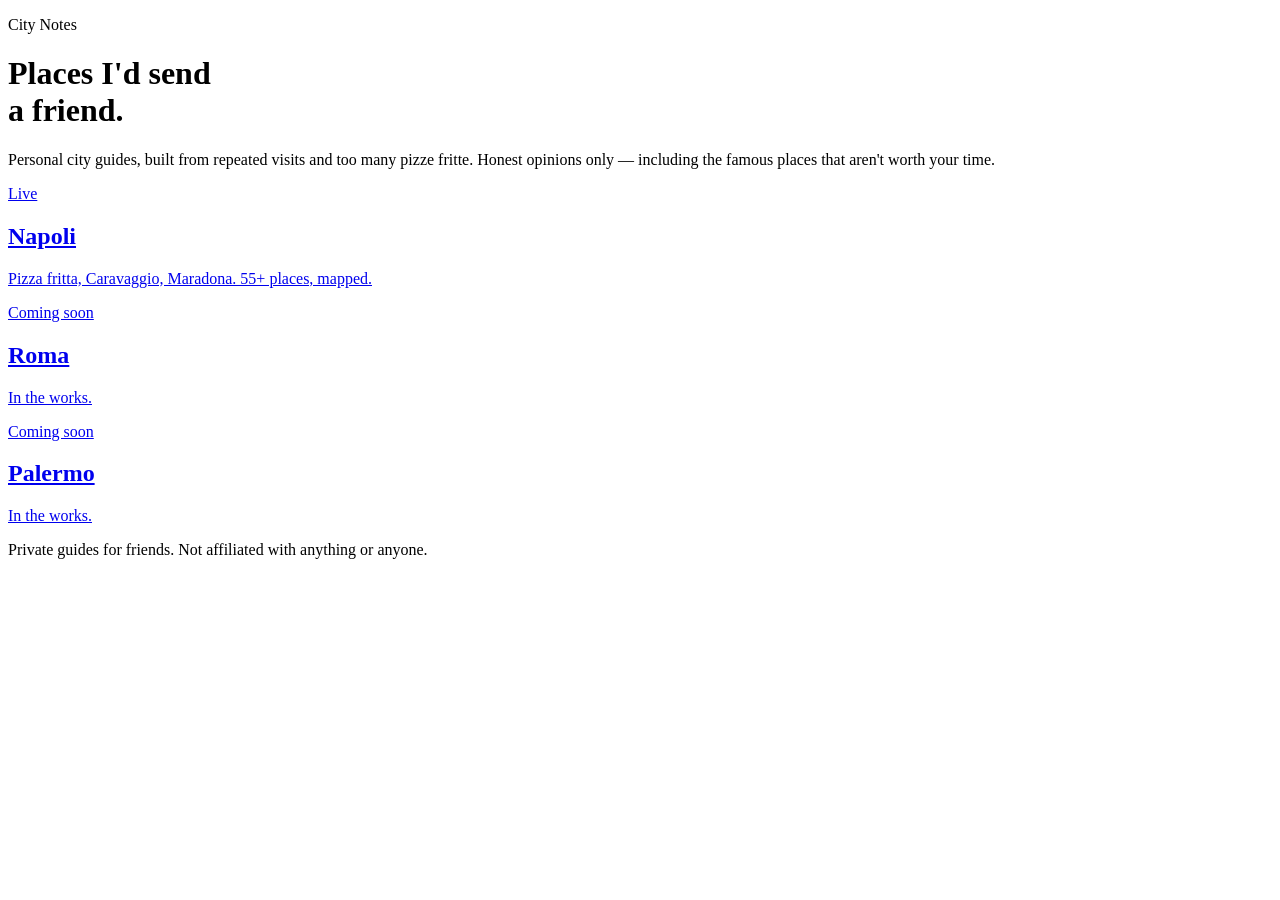
==== index.html @ 39c1f4cb "Add files via upload" ====
<!DOCTYPE html>
<html lang="en">
<head>
<meta charset="UTF-8">
<meta name="viewport" content="width=device-width, initial-scale=1.0">
<title>City Notes</title>
<link rel="preconnect" href="https://fonts.googleapis.com">
<link rel="preconnect" href="https://fonts.gstatic.com" crossorigin>
<link href="https://fonts.googleapis.com/css2?family=Fraunces:opsz,wght@9..144,400..700&family=Archivo:wght@400;500;600&display=swap" rel="stylesheet">
<link rel="stylesheet" href="css/style.css">
</head>
<body>

<header class="hero wrap">
  <p class="eyebrow">City Notes</p>
  <h1>Places I'd send<br>a friend<span class="accent">.</span></h1>
  <p class="sub">Personal city guides, built from repeated visits and too many pizze fritte.
     Honest opinions only — including the famous places that aren't worth your time.</p>
  <div class="rule" aria-hidden="true"></div>
</header>

<main class="wrap">
  <div class="cities">
    <a class="city-card" href="naples.html">
      <span class="tag">Live</span>
      <h2>Napoli</h2>
      <p>Pizza fritta, Caravaggio, Maradona. 55+ places, mapped.</p>
    </a>
    <a class="city-card soon" href="#" aria-disabled="true">
      <span class="tag">Coming soon</span>
      <h2>Roma</h2>
      <p>In the works.</p>
    </a>
    <a class="city-card soon" href="#" aria-disabled="true">
      <span class="tag">Coming soon</span>
      <h2>Palermo</h2>
      <p>In the works.</p>
    </a>
  </div>
</main>

<footer>
  <div class="wrap"><p>Private guides for friends. Not affiliated with anything or anyone.</p></div>
</footer>

</body>
</html>
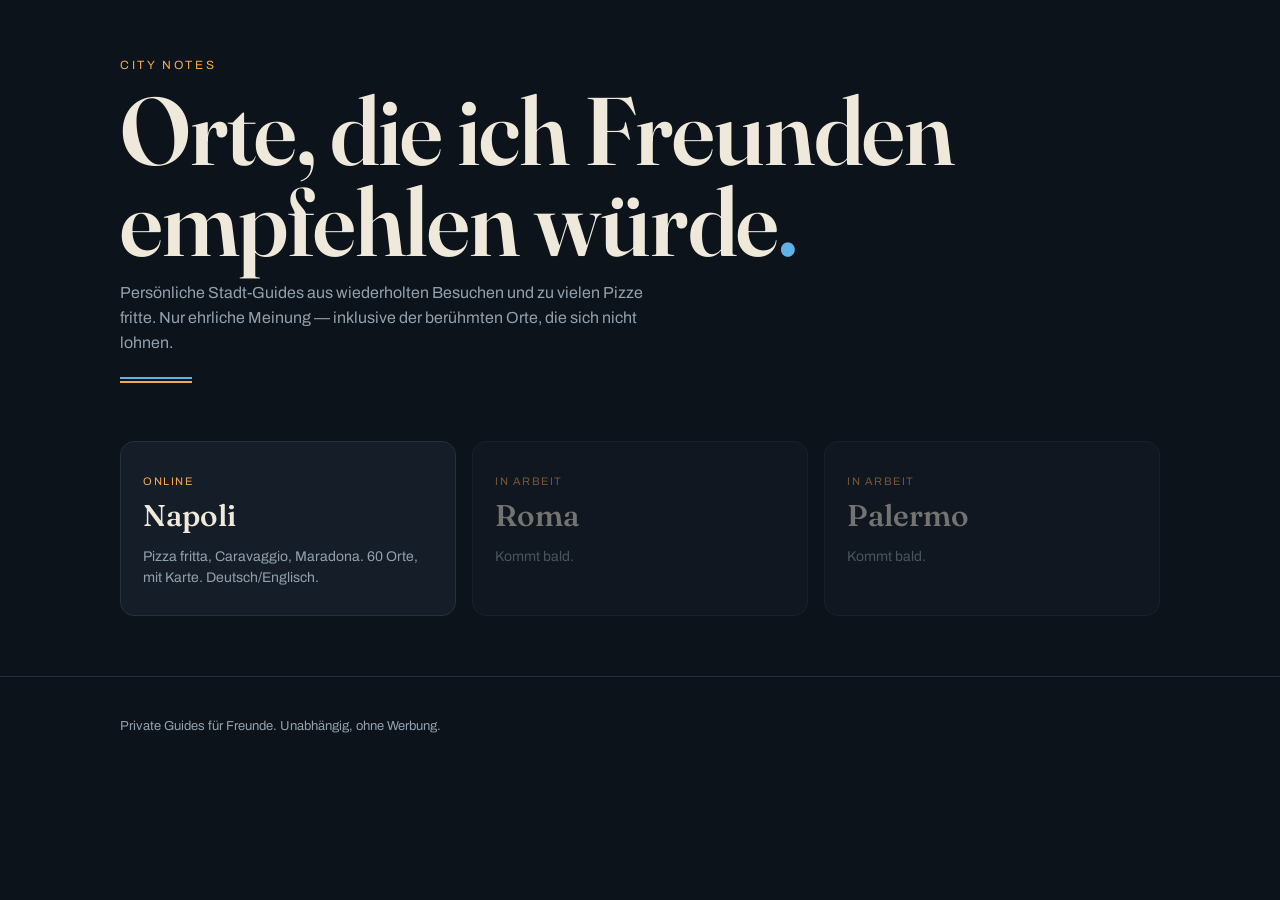
==== commit d1aa98c4: "Add files via upload" ====
--- a/index.html
+++ b/index.html
@@ -1,5 +1,5 @@
 <!DOCTYPE html>
-<html lang="en">
+<html lang="de">
 <head>
 <meta charset="UTF-8">
 <meta name="viewport" content="width=device-width, initial-scale=1.0">
@@ -9,38 +9,42 @@
 <link href="https://fonts.googleapis.com/css2?family=Fraunces:opsz,wght@9..144,400..700&family=Archivo:wght@400;500;600&display=swap" rel="stylesheet">
 <link rel="stylesheet" href="css/style.css">
 </head>
-<body>
+<body data-lang="de">
 
-<header class="hero wrap">
-  <p class="eyebrow">City Notes</p>
-  <h1>Places I'd send<br>a friend<span class="accent">.</span></h1>
-  <p class="sub">Personal city guides, built from repeated visits and too many pizze fritte.
-     Honest opinions only — including the famous places that aren't worth your time.</p>
-  <div class="rule" aria-hidden="true"></div>
+<header class="hero hero-img">
+  <img class="hero-bg" src="images/hero-napoli.jpg" alt=""
+       onerror="this.closest('header').classList.remove('hero-img'); this.remove();">
+  <div class="hero-content wrap">
+    <p class="eyebrow">City Notes</p>
+    <h1>Orte, die ich Freunden<br>empfehlen würde<span class="accent">.</span></h1>
+    <p class="sub">Persönliche Stadt-Guides aus wiederholten Besuchen und zu vielen Pizze fritte.
+       Nur ehrliche Meinung — inklusive der berühmten Orte, die sich nicht lohnen.</p>
+    <div class="rule" aria-hidden="true"></div>
+  </div>
 </header>
 
 <main class="wrap">
   <div class="cities">
     <a class="city-card" href="naples.html">
-      <span class="tag">Live</span>
+      <span class="tag">Online</span>
       <h2>Napoli</h2>
-      <p>Pizza fritta, Caravaggio, Maradona. 55+ places, mapped.</p>
+      <p>Pizza fritta, Caravaggio, Maradona. 60 Orte, mit Karte. Deutsch/Englisch.</p>
     </a>
     <a class="city-card soon" href="#" aria-disabled="true">
-      <span class="tag">Coming soon</span>
+      <span class="tag">In Arbeit</span>
       <h2>Roma</h2>
-      <p>In the works.</p>
+      <p>Kommt bald.</p>
     </a>
     <a class="city-card soon" href="#" aria-disabled="true">
-      <span class="tag">Coming soon</span>
+      <span class="tag">In Arbeit</span>
       <h2>Palermo</h2>
-      <p>In the works.</p>
+      <p>Kommt bald.</p>
     </a>
   </div>
 </main>
 
 <footer>
-  <div class="wrap"><p>Private guides for friends. Not affiliated with anything or anyone.</p></div>
+  <div class="wrap"><p>Private Guides für Freunde. Unabhängig, ohne Werbung.</p></div>
 </footer>
 
 </body>
--- a/css/style.css
+++ b/css/style.css
@@ -0,0 +1,253 @@
+/* ============================================================
+   City Notes — stylesheet
+   Palette: Naples at night
+   --ink     #0D131A  deep night blue-black
+   --panel   #151E28  card surface
+   --line    #24303D  hairlines
+   --cream   #EFE9DC  primary text
+   --muted   #91A0AE  secondary text
+   --azzurro #5FB2E6  Napoli blue (links, sights)
+   --amber   #F0A94E  fried gold (pizza, accents)
+   ============================================================ */
+
+:root {
+  --ink: #0d131a;
+  --panel: #151e28;
+  --panel-2: #1a2531;
+  --line: #24303d;
+  --cream: #efe9dc;
+  --muted: #91a0ae;
+  --azzurro: #5fb2e6;
+  --amber: #f0a94e;
+  --c-pizza: #f0a94e;
+  --c-street: #ef7f6b;
+  --c-coffee: #d9c27c;
+  --c-bars: #c96f85;
+  --c-sights: #5fb2e6;
+  --c-trips: #7fcf9b;
+  --radius: 14px;
+  --font-display: "Fraunces", Georgia, serif;
+  --font-body: "Archivo", -apple-system, "Segoe UI", sans-serif;
+}
+
+* { box-sizing: border-box; }
+
+html { scroll-behavior: smooth; }
+@media (prefers-reduced-motion: reduce) {
+  html { scroll-behavior: auto; }
+  * { animation: none !important; transition: none !important; }
+}
+
+body {
+  margin: 0;
+  background: var(--ink);
+  color: var(--cream);
+  font-family: var(--font-body);
+  font-size: 16px;
+  line-height: 1.55;
+  -webkit-font-smoothing: antialiased;
+}
+
+a { color: var(--azzurro); text-decoration: none; }
+a:hover { text-decoration: underline; }
+a:focus-visible, button:focus-visible {
+  outline: 2px solid var(--amber);
+  outline-offset: 2px;
+  border-radius: 4px;
+}
+
+.wrap { max-width: 1080px; margin: 0 auto; padding: 0 20px; }
+
+/* ---------- hero ---------- */
+.hero { padding: 56px 0 28px; }
+.hero .eyebrow {
+  font-size: 12px; letter-spacing: 0.22em; text-transform: uppercase;
+  color: var(--amber); margin: 0 0 10px;
+}
+.hero h1 {
+  font-family: var(--font-display);
+  font-weight: 600;
+  font-size: clamp(52px, 9vw, 96px);
+  line-height: 0.95;
+  margin: 0 0 14px;
+  letter-spacing: -0.01em;
+}
+.hero h1 .accent { color: var(--azzurro); }
+.hero .sub { color: var(--muted); max-width: 60ch; margin: 0; }
+.hero .updated { color: var(--muted); font-size: 13px; margin-top: 10px; }
+
+/* scudetto rule: the double stripe under section titles */
+.rule {
+  height: 6px; width: 72px; margin: 22px 0 0;
+  background: linear-gradient(to bottom, var(--azzurro) 0 2px, transparent 2px 4px, var(--amber) 4px 6px);
+}
+
+/* ---------- sticky filter bar ---------- */
+.bar {
+  position: sticky; top: 0; z-index: 500;
+  background: rgba(13, 19, 26, 0.92);
+  backdrop-filter: blur(8px);
+  border-bottom: 1px solid var(--line);
+  padding: 10px 0;
+}
+.bar-inner { display: flex; gap: 8px; align-items: center; flex-wrap: wrap; }
+.chips { display: flex; gap: 8px; flex-wrap: wrap; }
+.chip {
+  font-family: var(--font-body);
+  font-size: 13px;
+  color: var(--muted);
+  background: var(--panel);
+  border: 1px solid var(--line);
+  border-radius: 999px;
+  padding: 7px 14px;
+  cursor: pointer;
+  transition: color .15s, border-color .15s, background .15s;
+}
+.chip:hover { color: var(--cream); }
+.chip.active { color: var(--ink); background: var(--cream); border-color: var(--cream); font-weight: 600; }
+.chip .dot {
+  display: inline-block; width: 8px; height: 8px; border-radius: 50%;
+  margin-right: 6px; vertical-align: 1px;
+}
+.search {
+  margin-left: auto;
+  background: var(--panel);
+  border: 1px solid var(--line);
+  border-radius: 999px;
+  color: var(--cream);
+  padding: 7px 14px;
+  font-size: 13px;
+  font-family: var(--font-body);
+  min-width: 150px;
+}
+.search::placeholder { color: var(--muted); }
+
+/* ---------- map ---------- */
+.map-section { padding: 26px 0 6px; }
+#map {
+  height: 380px;
+  border-radius: var(--radius);
+  border: 1px solid var(--line);
+  z-index: 1;
+}
+.map-actions { display: flex; gap: 10px; margin-top: 10px; }
+.map-btn {
+  font-size: 12.5px; color: var(--muted);
+  background: var(--panel); border: 1px solid var(--line);
+  border-radius: 999px; padding: 6px 12px; cursor: pointer;
+}
+.map-btn:hover { color: var(--cream); }
+.leaflet-popup-content-wrapper, .leaflet-popup-tip {
+  background: var(--panel-2); color: var(--cream);
+}
+.leaflet-popup-content { font-family: var(--font-body); font-size: 13.5px; }
+.leaflet-popup-content a { color: var(--azzurro); }
+.leaflet-container a.leaflet-popup-close-button { color: var(--muted); }
+
+/* ---------- cards ---------- */
+.grid-section { padding: 20px 0 40px; }
+.count { color: var(--muted); font-size: 13px; margin: 0 0 16px; }
+.grid {
+  display: grid;
+  grid-template-columns: repeat(auto-fill, minmax(300px, 1fr));
+  gap: 16px;
+}
+.card {
+  background: var(--panel);
+  border: 1px solid var(--line);
+  border-radius: var(--radius);
+  padding: 18px 18px 16px;
+  display: flex; flex-direction: column;
+  border-top: 3px solid var(--cat, var(--line));
+}
+.card img.photo {
+  width: calc(100% + 36px);
+  margin: -18px -18px 14px;
+  border-radius: calc(var(--radius) - 3px) calc(var(--radius) - 3px) 0 0;
+  aspect-ratio: 3 / 2;
+  object-fit: cover;
+}
+.card .meta {
+  display: flex; align-items: baseline; gap: 8px; flex-wrap: wrap;
+  font-size: 11.5px; letter-spacing: 0.08em; text-transform: uppercase;
+  color: var(--muted); margin-bottom: 6px;
+}
+.card .meta .catlabel { color: var(--cat, var(--muted)); font-weight: 600; }
+.card h3 {
+  font-family: var(--font-display);
+  font-weight: 550;
+  font-size: 21px;
+  line-height: 1.15;
+  margin: 0 0 8px;
+}
+.card h3 .star { color: var(--amber); font-size: 17px; }
+.badge {
+  display: inline-block; font-size: 10.5px; letter-spacing: 0.06em;
+  text-transform: uppercase; border-radius: 4px; padding: 2px 7px;
+  margin-left: 6px; vertical-align: 2px; font-family: var(--font-body); font-weight: 600;
+}
+.badge.todo { background: #2a3542; color: var(--muted); }
+.badge.closed { background: #4a2530; color: #e89aa8; }
+.card p.desc { color: #c8cfd6; font-size: 14.5px; margin: 0 0 14px; flex: 1; }
+.card .links { display: flex; gap: 14px; flex-wrap: wrap; font-size: 13.5px; }
+.card .links a::after { content: " ↗"; font-size: 11px; }
+
+/* ---------- info section ---------- */
+.info-section { border-top: 1px solid var(--line); padding: 40px 0 30px; }
+.info-section h2, .grid-section h2, .map-section h2 {
+  font-family: var(--font-display); font-weight: 550;
+  font-size: 28px; margin: 0 0 6px;
+}
+.info-grid {
+  display: grid; grid-template-columns: repeat(auto-fit, minmax(280px, 1fr));
+  gap: 16px; margin-top: 22px;
+}
+.info-card {
+  background: var(--panel); border: 1px solid var(--line);
+  border-radius: var(--radius); padding: 20px;
+}
+.info-card h3 {
+  font-family: var(--font-display); font-weight: 550;
+  font-size: 19px; margin: 0 0 10px; color: var(--amber);
+}
+.info-card p, .info-card li { color: #c8cfd6; font-size: 14.5px; }
+.info-card p { margin: 0 0 10px; }
+.info-card ul { margin: 0; padding-left: 18px; }
+.info-card li { margin-bottom: 6px; }
+.info-card table { width: 100%; border-collapse: collapse; font-size: 14px; }
+.info-card td { padding: 5px 0; border-bottom: 1px solid var(--line); color: #c8cfd6; }
+.info-card td:last-child { text-align: right; white-space: nowrap; color: var(--cream); }
+.info-card tr:last-child td { border-bottom: none; }
+
+/* ---------- footer ---------- */
+footer {
+  border-top: 1px solid var(--line);
+  padding: 26px 0 40px;
+  color: var(--muted); font-size: 13px;
+}
+footer a { color: var(--muted); text-decoration: underline; }
+
+/* ---------- landing page ---------- */
+.cities {
+  display: grid; grid-template-columns: repeat(auto-fill, minmax(260px, 1fr));
+  gap: 16px; padding: 30px 0 60px;
+}
+.city-card {
+  display: block; background: var(--panel);
+  border: 1px solid var(--line); border-radius: var(--radius);
+  padding: 26px 22px; color: var(--cream);
+  transition: border-color .15s, transform .15s;
+}
+.city-card:hover { border-color: var(--azzurro); text-decoration: none; transform: translateY(-2px); }
+.city-card h2 { font-family: var(--font-display); font-weight: 550; font-size: 30px; margin: 0 0 6px; }
+.city-card p { color: var(--muted); font-size: 14px; margin: 0; }
+.city-card.soon { opacity: 0.45; pointer-events: none; }
+.city-card .tag {
+  font-size: 11px; letter-spacing: 0.14em; text-transform: uppercase;
+  color: var(--amber);
+}
+
+@media (max-width: 640px) {
+  .search { margin-left: 0; width: 100%; }
+  #map { height: 300px; }
+}
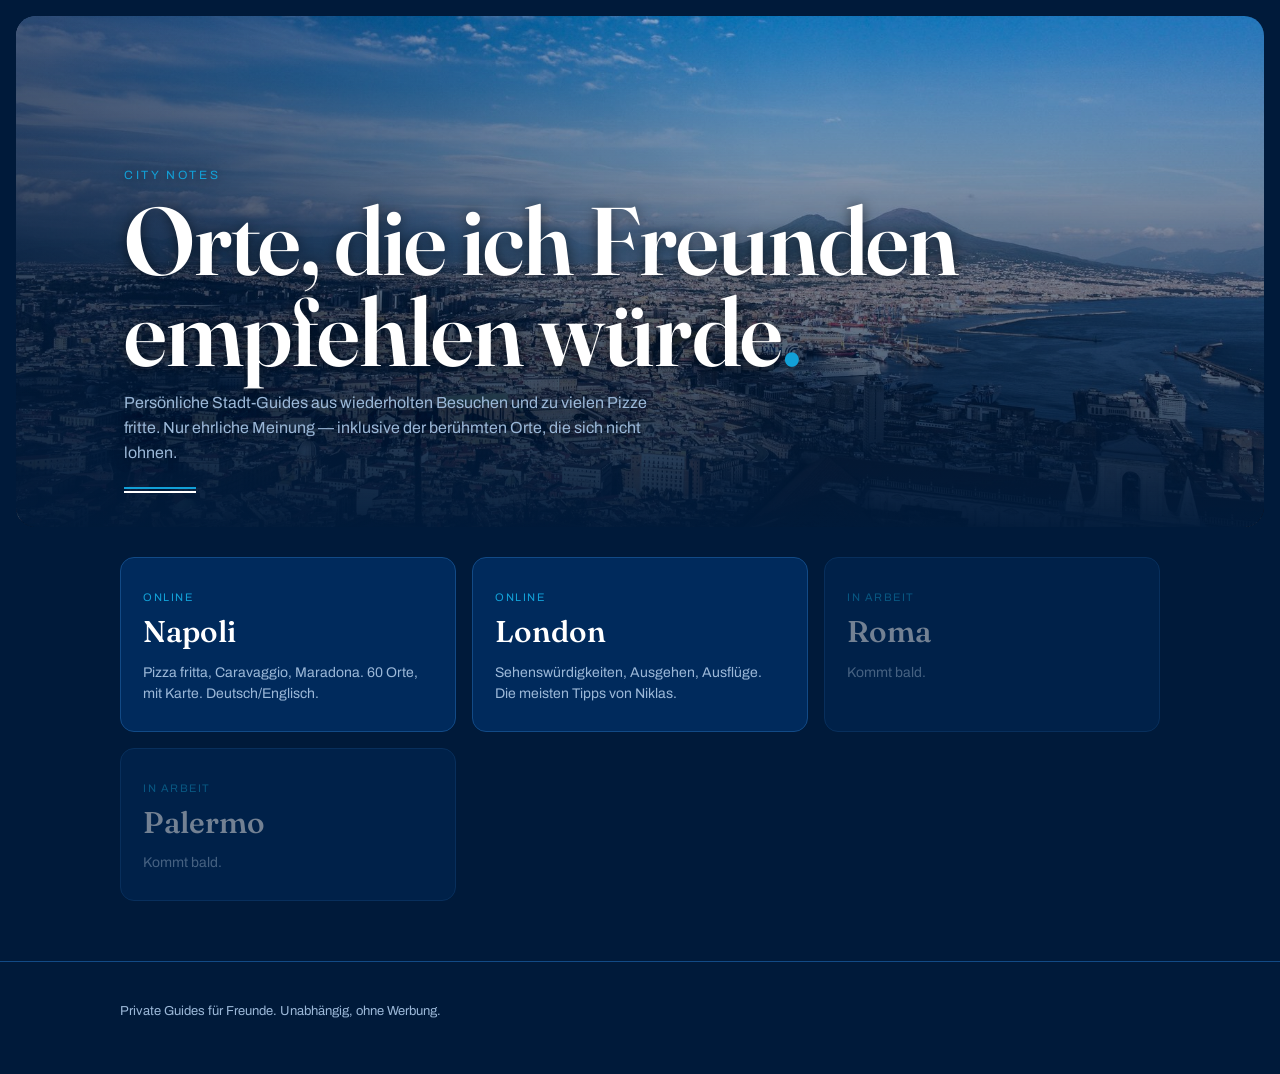
==== commit fb1384e2: "Add files via upload" ====
--- a/index.html
+++ b/index.html
@@ -30,6 +30,11 @@
       <h2>Napoli</h2>
       <p>Pizza fritta, Caravaggio, Maradona. 60 Orte, mit Karte. Deutsch/Englisch.</p>
     </a>
+    <a class="city-card" href="london.html">
+      <span class="tag">Online</span>
+      <h2>London</h2>
+      <p>Sehenswürdigkeiten, Ausgehen, Ausflüge. Die meisten Tipps von Niklas.</p>
+    </a>
     <a class="city-card soon" href="#" aria-disabled="true">
       <span class="tag">In Arbeit</span>
       <h2>Roma</h2>
--- a/css/style.css
+++ b/css/style.css
@@ -11,19 +11,19 @@
    ============================================================ */
 
 :root {
-  --ink: #0d131a;
-  --panel: #151e28;
-  --panel-2: #1a2531;
-  --line: #24303d;
-  --cream: #efe9dc;
-  --muted: #91a0ae;
-  --azzurro: #5fb2e6;
-  --amber: #f0a94e;
+  --ink: #001a3a;
+  --panel: #002a5c;
+  --panel-2: #003c82;
+  --line: #124a86;
+  --cream: #ffffff;
+  --muted: #9bb8d8;
+  --azzurro: #12a0d7;
+  --amber: #12a0d7;
   --c-pizza: #f0a94e;
   --c-street: #ef7f6b;
   --c-coffee: #d9c27c;
   --c-bars: #c96f85;
-  --c-sights: #5fb2e6;
+  --c-sights: #12a0d7;
   --c-trips: #7fcf9b;
   --radius: 14px;
   --font-display: "Fraunces", Georgia, serif;
@@ -59,7 +59,28 @@
 .wrap { max-width: 1080px; margin: 0 auto; padding: 0 20px; }
 
 /* ---------- hero ---------- */
-.hero { padding: 56px 0 28px; }
+.hero-content { padding: 56px 0 28px; }
+.hero-img {
+  position: relative; overflow: hidden;
+  margin: 16px 16px 0;
+  border-radius: 20px;
+}
+.hero-img .hero-bg {
+  position: absolute; inset: 0; width: 100%; height: 100%;
+  object-fit: cover; object-position: center 62%;
+}
+.hero-img::after {
+  content: ""; position: absolute; inset: 0;
+  background:
+    linear-gradient(to top, rgba(0,26,58,0.96) 0%, rgba(0,26,58,0.55) 45%, rgba(0,26,58,0.15) 100%),
+    linear-gradient(to right, rgba(0,26,58,0.55) 0%, rgba(0,26,58,0) 60%);
+}
+.hero-img .hero-content {
+  position: relative; z-index: 2;
+  padding: 150px 24px 34px;
+  text-shadow: 0 1px 14px rgba(0,0,0,0.55);
+}
+.hero-img .sub, .hero-img .updated { color: #e6f0fa; }
 .hero .eyebrow {
   font-size: 12px; letter-spacing: 0.22em; text-transform: uppercase;
   color: var(--amber); margin: 0 0 10px;
@@ -79,13 +100,13 @@
 /* scudetto rule: the double stripe under section titles */
 .rule {
   height: 6px; width: 72px; margin: 22px 0 0;
-  background: linear-gradient(to bottom, var(--azzurro) 0 2px, transparent 2px 4px, var(--amber) 4px 6px);
+  background: linear-gradient(to bottom, var(--azzurro) 0 2px, transparent 2px 4px, #ffffff 4px 6px);
 }
 
 /* ---------- sticky filter bar ---------- */
 .bar {
   position: sticky; top: 0; z-index: 500;
-  background: rgba(13, 19, 26, 0.92);
+  background: rgba(0, 26, 58, 0.92);
   backdrop-filter: blur(8px);
   border-bottom: 1px solid var(--line);
   padding: 10px 0;
@@ -186,9 +207,9 @@
   text-transform: uppercase; border-radius: 4px; padding: 2px 7px;
   margin-left: 6px; vertical-align: 2px; font-family: var(--font-body); font-weight: 600;
 }
-.badge.todo { background: #2a3542; color: var(--muted); }
+.badge.todo { background: #063363; color: var(--muted); }
 .badge.closed { background: #4a2530; color: #e89aa8; }
-.card p.desc { color: #c8cfd6; font-size: 14.5px; margin: 0 0 14px; flex: 1; }
+.card p.desc { color: #cfe0f2; font-size: 14.5px; margin: 0 0 14px; flex: 1; }
 .card .links { display: flex; gap: 14px; flex-wrap: wrap; font-size: 13.5px; }
 .card .links a::after { content: " ↗"; font-size: 11px; }
 
@@ -210,12 +231,12 @@
   font-family: var(--font-display); font-weight: 550;
   font-size: 19px; margin: 0 0 10px; color: var(--amber);
 }
-.info-card p, .info-card li { color: #c8cfd6; font-size: 14.5px; }
+.info-card p, .info-card li { color: #cfe0f2; font-size: 14.5px; }
 .info-card p { margin: 0 0 10px; }
 .info-card ul { margin: 0; padding-left: 18px; }
 .info-card li { margin-bottom: 6px; }
 .info-card table { width: 100%; border-collapse: collapse; font-size: 14px; }
-.info-card td { padding: 5px 0; border-bottom: 1px solid var(--line); color: #c8cfd6; }
+.info-card td { padding: 5px 0; border-bottom: 1px solid var(--line); color: #cfe0f2; }
 .info-card td:last-child { text-align: right; white-space: nowrap; color: var(--cream); }
 .info-card tr:last-child td { border-bottom: none; }
 
@@ -251,3 +272,37 @@
   .search { margin-left: 0; width: 100%; }
   #map { height: 300px; }
 }
+
+
+/* ---------- language toggle ---------- */
+body[data-lang="de"] .lang-en { display: none; }
+body[data-lang="en"] .lang-de { display: none; }
+.lang-btn { margin-left: 4px; font-weight: 600; letter-spacing: 0.06em; }
+
+/* ---------- map/list sync toggle & card highlight ---------- */
+.map-btn.active { color: var(--ink); background: var(--cream); border-color: var(--cream); font-weight: 600; }
+.card.flash { animation: cardflash 1.6s ease; }
+@keyframes cardflash {
+  0%, 60% { border-color: var(--amber); box-shadow: 0 0 0 1px var(--amber); }
+  100% { border-color: var(--line); box-shadow: none; }
+}
+
+
+/* ---------- search clear button ---------- */
+.search-wrap { position: relative; margin-left: auto; display: inline-flex; }
+.search-wrap .search { margin-left: 0; padding-right: 30px; }
+.search-clear {
+  position: absolute; right: 6px; top: 50%; transform: translateY(-50%);
+  width: 20px; height: 20px; border: none; border-radius: 50%;
+  background: var(--line); color: var(--cream);
+  font-size: 13px; line-height: 20px; text-align: center; cursor: pointer;
+  padding: 0; display: none;
+}
+.search-clear:hover { background: var(--azzurro); color: var(--ink); }
+.search-wrap.has-value .search-clear { display: block; }
+/* hide the ugly native webkit clear cross, we use our own */
+.search::-webkit-search-cancel-button { -webkit-appearance: none; appearance: none; }
+@media (max-width: 640px) {
+  .search-wrap { margin-left: 0; width: 100%; }
+  .search-wrap .search { width: 100%; }
+}
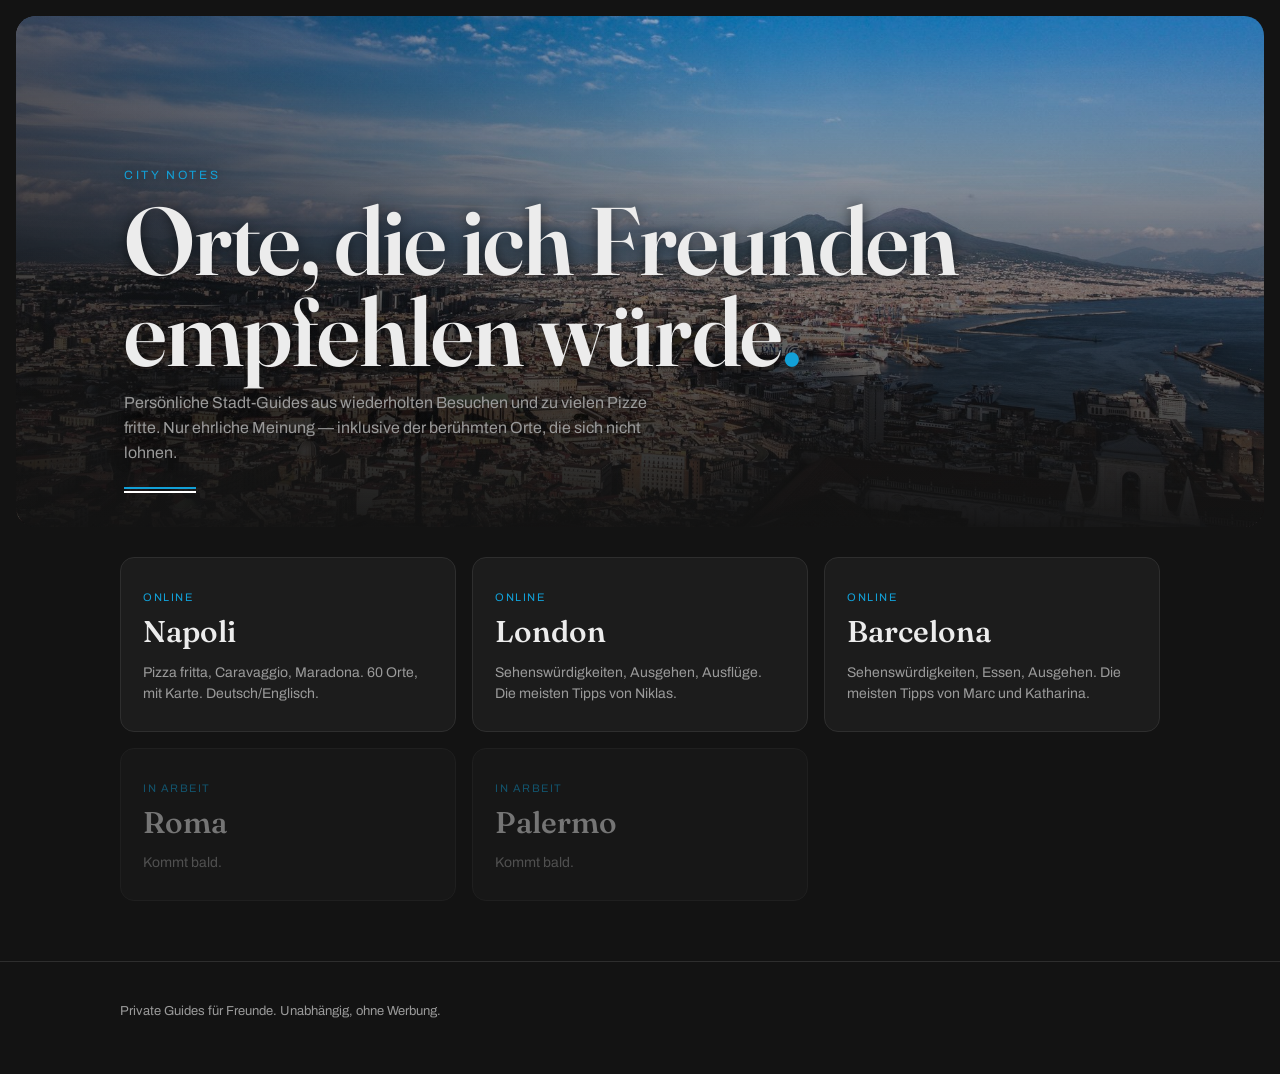
==== commit 5fde983e: "Add files via upload" ====
--- a/index.html
+++ b/index.html
@@ -35,6 +35,11 @@
       <h2>London</h2>
       <p>Sehenswürdigkeiten, Ausgehen, Ausflüge. Die meisten Tipps von Niklas.</p>
     </a>
+    <a class="city-card" href="barcelona.html">
+      <span class="tag">Online</span>
+      <h2>Barcelona</h2>
+      <p>Sehenswürdigkeiten, Essen, Ausgehen. Die meisten Tipps von Marc und Katharina.</p>
+    </a>
     <a class="city-card soon" href="#" aria-disabled="true">
       <span class="tag">In Arbeit</span>
       <h2>Roma</h2>
--- a/css/style.css
+++ b/css/style.css
@@ -1,23 +1,25 @@
 /* ============================================================
    City Notes — stylesheet
-   Palette: Naples at night
-   --ink     #0D131A  deep night blue-black
-   --panel   #151E28  card surface
-   --line    #24303D  hairlines
-   --cream   #EFE9DC  primary text
-   --muted   #91A0AE  secondary text
-   --azzurro #5FB2E6  Napoli blue (links, sights)
-   --amber   #F0A94E  fried gold (pizza, accents)
+   Neutral anthracite base; each city sets one --accent colour.
+   --ink     #131313  page background (anthracite)
+   --panel   #1C1C1C  card surface
+   --panel-2 #232323  raised surface (popups)
+   --line    #2E2E2E  hairlines
+   --cream   #ECECEC  primary text
+   --muted   #9A9A9A  secondary text
+   --accent  (per city) links, active chip, H1 accent, rule
    ============================================================ */
 
 :root {
-  --ink: #001a3a;
-  --panel: #002a5c;
-  --panel-2: #003c82;
-  --line: #124a86;
-  --cream: #ffffff;
-  --muted: #9bb8d8;
-  --azzurro: #12a0d7;
+  --ink: #131313;
+  --ink-rgb: 19, 19, 19;
+  --panel: #1c1c1c;
+  --panel-2: #232323;
+  --line: #2e2e2e;
+  --cream: #ececec;
+  --muted: #9a9a9a;
+  /* Naples accent + category colours (default theme) */
+  --accent: #12a0d7;
   --amber: #12a0d7;
   --c-pizza: #f0a94e;
   --c-street: #ef7f6b;
@@ -48,7 +50,7 @@
   -webkit-font-smoothing: antialiased;
 }
 
-a { color: var(--azzurro); text-decoration: none; }
+a { color: var(--accent); text-decoration: none; }
 a:hover { text-decoration: underline; }
 a:focus-visible, button:focus-visible {
   outline: 2px solid var(--amber);
@@ -60,6 +62,7 @@
 
 /* ---------- hero ---------- */
 .hero-content { padding: 56px 0 28px; }
+.hero { position: relative; }
 .hero-img {
   position: relative; overflow: hidden;
   margin: 16px 16px 0;
@@ -72,15 +75,15 @@
 .hero-img::after {
   content: ""; position: absolute; inset: 0;
   background:
-    linear-gradient(to top, rgba(0,26,58,0.96) 0%, rgba(0,26,58,0.55) 45%, rgba(0,26,58,0.15) 100%),
-    linear-gradient(to right, rgba(0,26,58,0.55) 0%, rgba(0,26,58,0) 60%);
+    linear-gradient(to top, rgba(var(--ink-rgb), 0.96) 0%, rgba(var(--ink-rgb), 0.55) 45%, rgba(var(--ink-rgb), 0.15) 100%),
+    linear-gradient(to right, rgba(var(--ink-rgb), 0.55) 0%, rgba(var(--ink-rgb), 0) 60%);
 }
 .hero-img .hero-content {
   position: relative; z-index: 2;
   padding: 150px 24px 34px;
   text-shadow: 0 1px 14px rgba(0,0,0,0.55);
 }
-.hero-img .sub, .hero-img .updated { color: #e6f0fa; }
+.hero-img .sub, .hero-img .updated { color: #dcdcdc; }
 .hero .eyebrow {
   font-size: 12px; letter-spacing: 0.22em; text-transform: uppercase;
   color: var(--amber); margin: 0 0 10px;
@@ -93,20 +96,42 @@
   margin: 0 0 14px;
   letter-spacing: -0.01em;
 }
-.hero h1 .accent { color: var(--azzurro); }
+.hero h1 .accent { color: var(--accent); }
 .hero .sub { color: var(--muted); max-width: 60ch; margin: 0; }
 .hero .updated { color: var(--muted); font-size: 13px; margin-top: 10px; }
+
+/* language switch: fixed top-right corner of the hero photo on every page,
+   so it never competes with the filter bar for space. */
+.hero-lang-btn {
+  position: absolute;
+  top: max(16px, env(safe-area-inset-top));
+  right: 16px;
+  z-index: 3;
+  font-family: var(--font-body);
+  font-size: 13px;
+  font-weight: 600;
+  letter-spacing: 0.04em;
+  color: var(--cream);
+  background: rgba(20, 20, 20, 0.55);
+  backdrop-filter: blur(6px);
+  -webkit-backdrop-filter: blur(6px);
+  border: 1px solid rgba(255, 255, 255, 0.28);
+  border-radius: 999px;
+  padding: 7px 14px;
+  cursor: pointer;
+}
+.hero-lang-btn:hover { background: rgba(20, 20, 20, 0.75); }
 
 /* scudetto rule: the double stripe under section titles */
 .rule {
   height: 6px; width: 72px; margin: 22px 0 0;
-  background: linear-gradient(to bottom, var(--azzurro) 0 2px, transparent 2px 4px, #ffffff 4px 6px);
+  background: linear-gradient(to bottom, var(--accent) 0 2px, transparent 2px 4px, #ffffff 4px 6px);
 }
 
 /* ---------- sticky filter bar ---------- */
 .bar {
   position: sticky; top: 0; z-index: 500;
-  background: rgba(0, 26, 58, 0.92);
+  background: rgba(var(--ink-rgb), 0.92);
   backdrop-filter: blur(8px);
   border-bottom: 1px solid var(--line);
   padding: 10px 0;
@@ -162,7 +187,7 @@
   background: var(--panel-2); color: var(--cream);
 }
 .leaflet-popup-content { font-family: var(--font-body); font-size: 13.5px; }
-.leaflet-popup-content a { color: var(--azzurro); }
+.leaflet-popup-content a { color: var(--accent); }
 .leaflet-container a.leaflet-popup-close-button { color: var(--muted); }
 
 /* ---------- cards ---------- */
@@ -207,9 +232,10 @@
   text-transform: uppercase; border-radius: 4px; padding: 2px 7px;
   margin-left: 6px; vertical-align: 2px; font-family: var(--font-body); font-weight: 600;
 }
-.badge.todo { background: #063363; color: var(--muted); }
+.badge.todo { background: rgba(255,255,255,0.09); color: var(--muted); }
 .badge.closed { background: #4a2530; color: #e89aa8; }
-.card p.desc { color: #cfe0f2; font-size: 14.5px; margin: 0 0 14px; flex: 1; }
+.badge.closing { background: #4a3a18; color: #f0c980; }
+.card p.desc { color: #c9c9c9; font-size: 14.5px; margin: 0 0 14px; flex: 1; }
 .card .links { display: flex; gap: 14px; flex-wrap: wrap; font-size: 13.5px; }
 .card .links a::after { content: " ↗"; font-size: 11px; }
 
@@ -231,12 +257,12 @@
   font-family: var(--font-display); font-weight: 550;
   font-size: 19px; margin: 0 0 10px; color: var(--amber);
 }
-.info-card p, .info-card li { color: #cfe0f2; font-size: 14.5px; }
+.info-card p, .info-card li { color: #c9c9c9; font-size: 14.5px; }
 .info-card p { margin: 0 0 10px; }
 .info-card ul { margin: 0; padding-left: 18px; }
 .info-card li { margin-bottom: 6px; }
 .info-card table { width: 100%; border-collapse: collapse; font-size: 14px; }
-.info-card td { padding: 5px 0; border-bottom: 1px solid var(--line); color: #cfe0f2; }
+.info-card td { padding: 5px 0; border-bottom: 1px solid var(--line); color: #c9c9c9; }
 .info-card td:last-child { text-align: right; white-space: nowrap; color: var(--cream); }
 .info-card tr:last-child td { border-bottom: none; }
 
@@ -259,7 +285,7 @@
   padding: 26px 22px; color: var(--cream);
   transition: border-color .15s, transform .15s;
 }
-.city-card:hover { border-color: var(--azzurro); text-decoration: none; transform: translateY(-2px); }
+.city-card:hover { border-color: var(--accent); text-decoration: none; transform: translateY(-2px); }
 .city-card h2 { font-family: var(--font-display); font-weight: 550; font-size: 30px; margin: 0 0 6px; }
 .city-card p { color: var(--muted); font-size: 14px; margin: 0; }
 .city-card.soon { opacity: 0.45; pointer-events: none; }
@@ -269,7 +295,6 @@
 }
 
 @media (max-width: 640px) {
-  .search { margin-left: 0; width: 100%; }
   #map { height: 300px; }
 }
 
@@ -277,7 +302,6 @@
 /* ---------- language toggle ---------- */
 body[data-lang="de"] .lang-en { display: none; }
 body[data-lang="en"] .lang-de { display: none; }
-.lang-btn { margin-left: 4px; font-weight: 600; letter-spacing: 0.06em; }
 
 /* ---------- map/list sync toggle & card highlight ---------- */
 .map-btn.active { color: var(--ink); background: var(--cream); border-color: var(--cream); font-weight: 600; }
@@ -298,11 +322,97 @@
   font-size: 13px; line-height: 20px; text-align: center; cursor: pointer;
   padding: 0; display: none;
 }
-.search-clear:hover { background: var(--azzurro); color: var(--ink); }
+.search-clear:hover { background: var(--accent); color: var(--ink); }
 .search-wrap.has-value .search-clear { display: block; }
 /* hide the ugly native webkit clear cross, we use our own */
 .search::-webkit-search-cancel-button { -webkit-appearance: none; appearance: none; }
-@media (max-width: 640px) {
-  .search-wrap { margin-left: 0; width: 100%; }
+/* iOS Safari zooms the page in on focus if an input's font-size is below
+   16px. Force 16px on the search field to prevent that (desktop keeps the
+   same visual size because the field's padding/height don't change). */
+.search { font-size: 16px; }
+
+/* mobile-only icon that opens the search row (Solution B); hidden on desktop */
+.search-toggle {
+  display: none;
+  width: 34px; height: 34px; flex: 0 0 auto;
+  align-items: center; justify-content: center;
+  color: var(--muted);
+  background: var(--panel);
+  border: 1px solid var(--line);
+  border-radius: 50%;
+  cursor: pointer;
+  margin-left: auto;
+}
+.search-toggle:hover { color: var(--cream); }
+.search-toggle.active { color: var(--ink); background: var(--cream); border-color: var(--cream); }
+
+
+
+/* ============================================================
+   THEME: London — TfL accent on the shared anthracite base.
+   Only the accent + category colours change; background stays neutral.
+   ============================================================ */
+body.theme-london {
+  --accent: #e1251b;   /* TfL roundel red */
+  --c-sights: #00a0e2; /* Victoria/Piccadilly blue */
+  --c-food: #f4a13c;   /* warm amber, distinct from the red/yellow */
+  --c-night: #e1251b;  /* Central red */
+  --c-day: #ffd300;    /* Circle yellow */
+  --c-trips: #6bcf97;  /* District-ish green */
+}
+
+
+/* ============================================================
+   Compact sticky filter bar on phones (Solution B)
+   Row 1: [chips ← scroll →] [🔍 toggle]   — never touched by search width
+   Row 2: [search ...................][✕] — only present while open
+   The language button lives in the hero photo, not in this bar at all,
+   so it can never be squeezed out.
+   ============================================================ */
+@media (max-width: 700px) {
+  .bar { padding: 7px 0; }
+  .bar-inner {
+    display: flex; flex-wrap: wrap; gap: 6px; align-items: center;
+  }
+
+  /* chips: one scrollable line, full width of row 1 minus the toggle */
+  .chips {
+    flex: 1 1 auto;
+    min-width: 0;
+    flex-wrap: nowrap;
+    overflow-x: auto;
+    scroll-snap-type: x proximity;
+    -webkit-overflow-scrolling: touch;
+    scrollbar-width: none;
+    -webkit-mask-image: linear-gradient(to right, #000 calc(100% - 18px), transparent 100%);
+    mask-image: linear-gradient(to right, #000 calc(100% - 18px), transparent 100%);
+  }
+  .chips::-webkit-scrollbar { display: none; }
+  .chip {
+    flex: 0 0 auto;
+    scroll-snap-align: start;
+    font-size: 12.5px;
+    padding: 6px 11px;
+  }
+
+  .search-toggle { display: flex; }
+
+  /* search row: full width, own line, collapsed by default */
+  .search-wrap {
+    order: 3;
+    flex: 1 1 100%;
+    width: 100%;
+    max-height: 0;
+    overflow: hidden;
+    margin: 0;
+    transition: max-height .18s ease;
+  }
+  .bar-inner.search-open .search-wrap {
+    max-height: 44px;
+    margin-top: 6px;
+  }
   .search-wrap .search { width: 100%; }
-}
+
+  /* map buttons also wrap a lot on small screens */
+  .map-actions { flex-wrap: wrap; }
+}
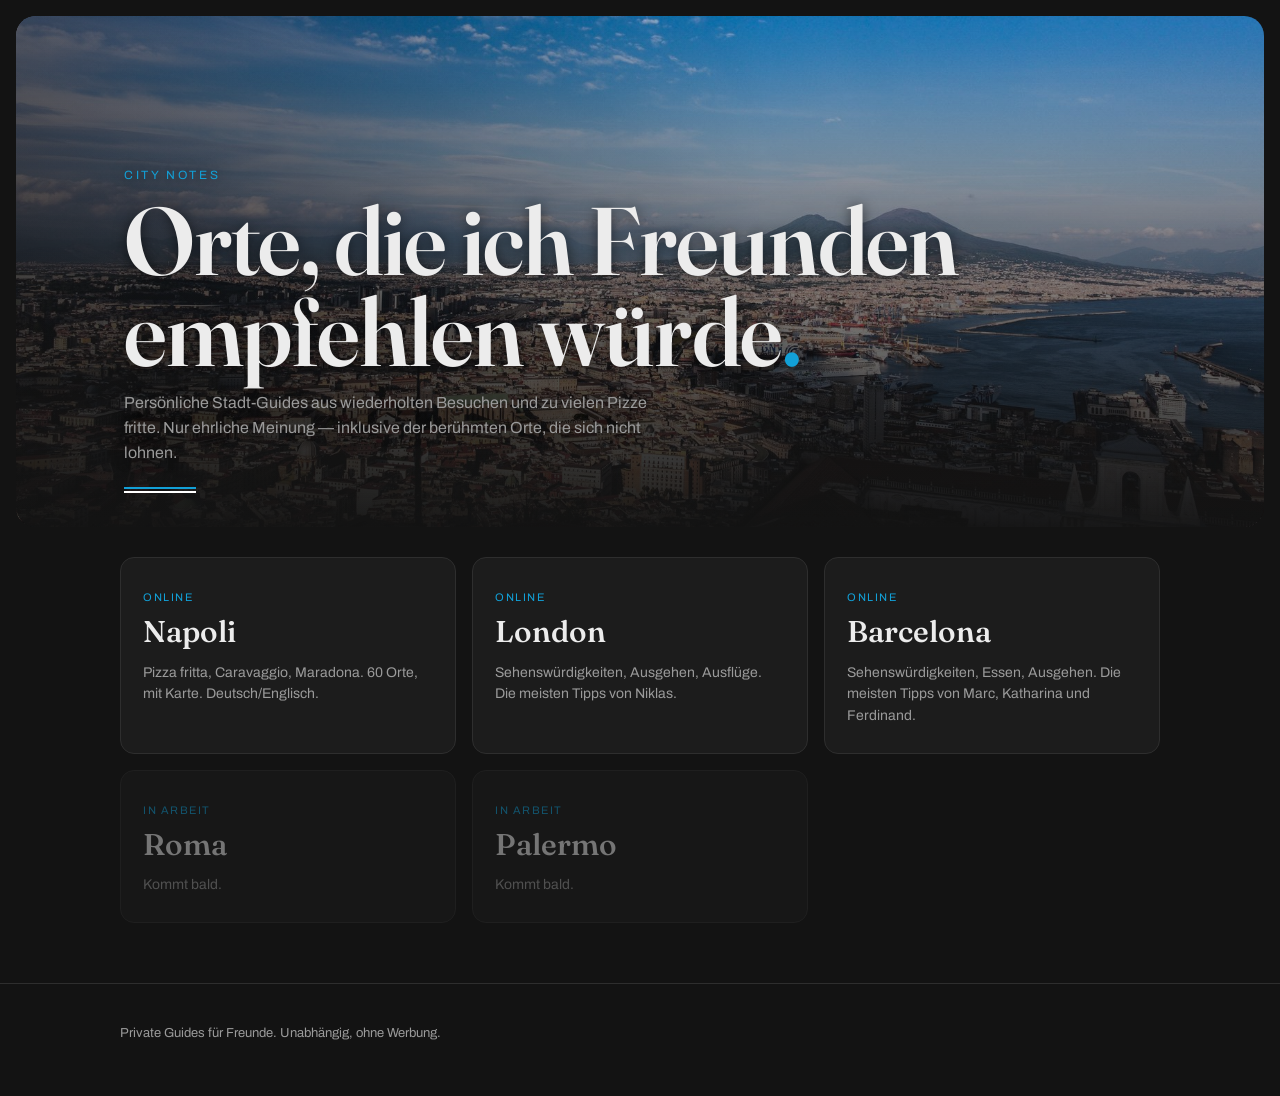
==== commit 25d34413: "Add files via upload" ====
--- a/index.html
+++ b/index.html
@@ -38,7 +38,7 @@
     <a class="city-card" href="barcelona.html">
       <span class="tag">Online</span>
       <h2>Barcelona</h2>
-      <p>Sehenswürdigkeiten, Essen, Ausgehen. Die meisten Tipps von Marc und Katharina.</p>
+      <p>Sehenswürdigkeiten, Essen, Ausgehen. Die meisten Tipps von Marc, Katharina und Ferdinand.</p>
     </a>
     <a class="city-card soon" href="#" aria-disabled="true">
       <span class="tag">In Arbeit</span>
--- a/css/style.css
+++ b/css/style.css
@@ -361,6 +361,19 @@
   --c-trips: #6bcf97;  /* District-ish green */
 }
 
+/* ============================================================
+   THEME: Barcelona — trencadís (mosaic tile) accent on the shared
+   anthracite base. First city built directly in the new colour
+   system: neutral background, accent reserved for headers/links/chips.
+   ============================================================ */
+body.theme-barcelona {
+  --accent: #0e9aa7;   /* trencadís teal */
+  --c-sights: #0e9aa7; /* teal */
+  --c-food: #e8763c;   /* terracotta / paprika */
+  --c-night: #c9427d;  /* mosaic pink/magenta */
+  --c-day: #f0b429;    /* Parc Güell mustard yellow */
+}
+
 
 /* ============================================================
    Compact sticky filter bar on phones (Solution B)
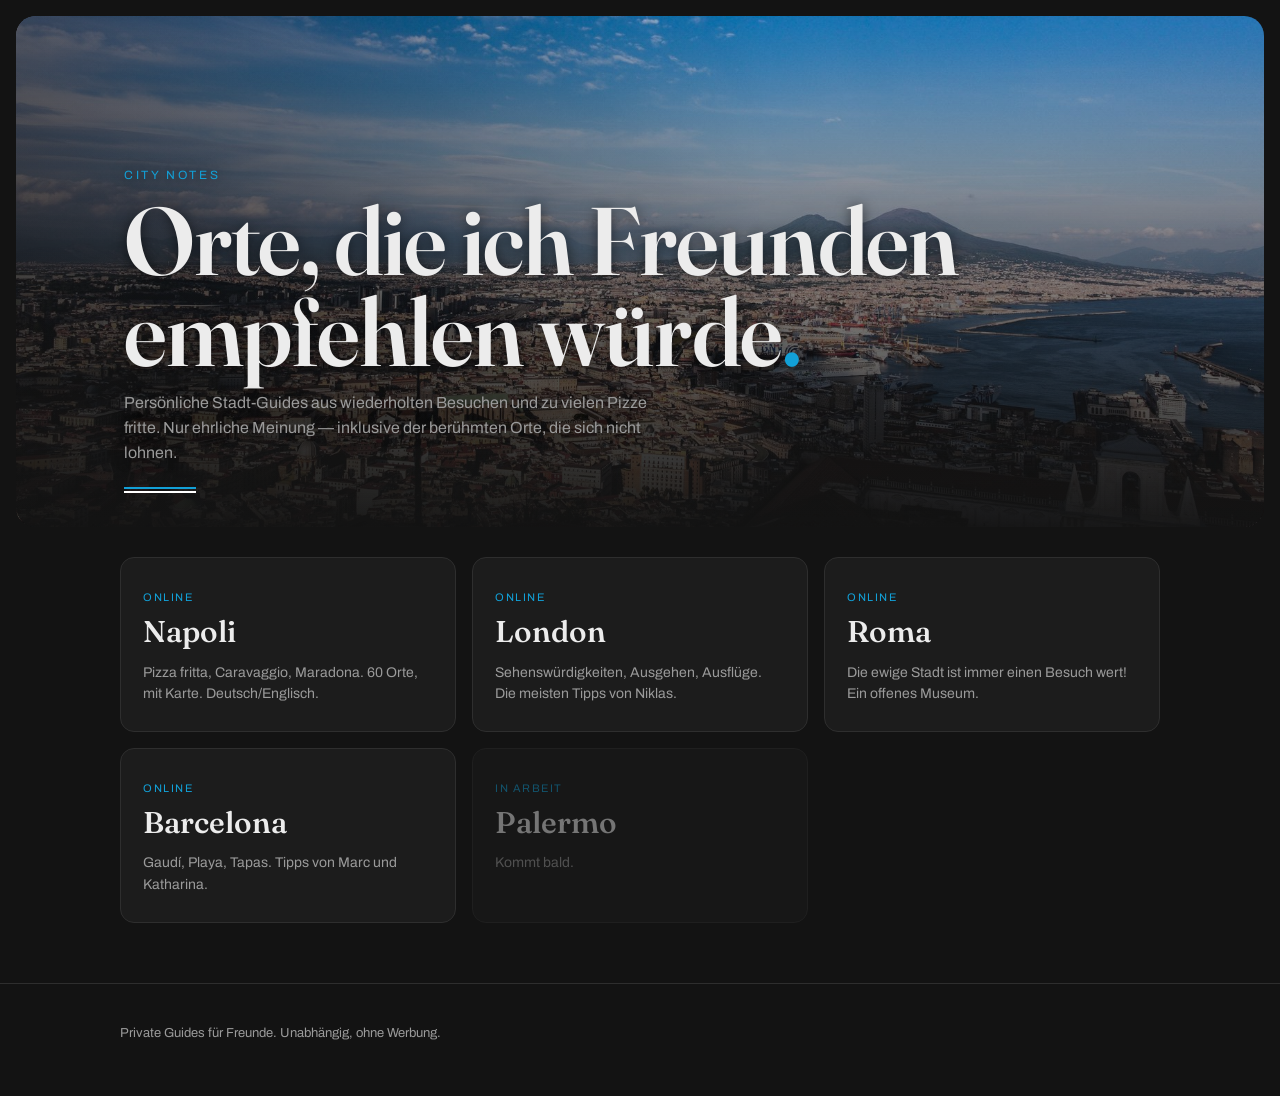
==== commit 25d4e330: "Add files via upload" ====
--- a/index.html
+++ b/index.html
@@ -35,15 +35,15 @@
       <h2>London</h2>
       <p>Sehenswürdigkeiten, Ausgehen, Ausflüge. Die meisten Tipps von Niklas.</p>
     </a>
+    <a class="city-card" href="rome.html">
+      <span class="tag">Online</span>
+      <h2>Roma</h2>
+      <p>Die ewige Stadt ist immer einen Besuch wert! Ein offenes Museum.</p>
+    </a>
     <a class="city-card" href="barcelona.html">
       <span class="tag">Online</span>
       <h2>Barcelona</h2>
-      <p>Sehenswürdigkeiten, Essen, Ausgehen. Die meisten Tipps von Marc, Katharina und Ferdinand.</p>
-    </a>
-    <a class="city-card soon" href="#" aria-disabled="true">
-      <span class="tag">In Arbeit</span>
-      <h2>Roma</h2>
-      <p>Kommt bald.</p>
+      <p>Gaudí, Playa, Tapas. Tipps von Marc und Katharina.</p>
     </a>
     <a class="city-card soon" href="#" aria-disabled="true">
       <span class="tag">In Arbeit</span>
--- a/css/style.css
+++ b/css/style.css
@@ -122,6 +122,39 @@
 }
 .hero-lang-btn:hover { background: rgba(20, 20, 20, 0.75); }
 
+/* home button: fixed top-left corner of the hero photo, mirror image of the
+   language switch on the right. Leads back to the city index. */
+.hero-home-btn {
+  position: absolute;
+  top: max(16px, env(safe-area-inset-top));
+  left: 16px;
+  z-index: 3;
+  display: inline-flex;
+  align-items: center;
+  gap: 6px;
+  font-family: var(--font-body);
+  font-size: 13px;
+  font-weight: 600;
+  line-height: 1.15;
+  letter-spacing: 0.04em;
+  color: var(--cream);
+  background: rgba(20, 20, 20, 0.55);
+  backdrop-filter: blur(6px);
+  -webkit-backdrop-filter: blur(6px);
+  border: 1px solid rgba(255, 255, 255, 0.28);
+  border-radius: 999px;
+  padding: 7px 14px;
+  cursor: pointer;
+  text-decoration: none;
+}
+.hero-home-btn:hover { background: rgba(20, 20, 20, 0.75); text-decoration: none; }
+
+/* on the darkest phones both buttons must clear the h1; the hero already has
+   150px of top padding, so nothing else is needed here. */
+@media (max-width: 420px) {
+  .hero-home-btn, .hero-lang-btn { font-size: 12px; padding: 6px 11px; }
+}
+
 /* scudetto rule: the double stripe under section titles */
 .rule {
   height: 6px; width: 72px; margin: 22px 0 0;
@@ -359,19 +392,6 @@
   --c-night: #e1251b;  /* Central red */
   --c-day: #ffd300;    /* Circle yellow */
   --c-trips: #6bcf97;  /* District-ish green */
-}
-
-/* ============================================================
-   THEME: Barcelona — trencadís (mosaic tile) accent on the shared
-   anthracite base. First city built directly in the new colour
-   system: neutral background, accent reserved for headers/links/chips.
-   ============================================================ */
-body.theme-barcelona {
-  --accent: #0e9aa7;   /* trencadís teal */
-  --c-sights: #0e9aa7; /* teal */
-  --c-food: #e8763c;   /* terracotta / paprika */
-  --c-night: #c9427d;  /* mosaic pink/magenta */
-  --c-day: #f0b429;    /* Parc Güell mustard yellow */
 }
 
 
@@ -429,3 +449,19 @@
   /* map buttons also wrap a lot on small screens */
   .map-actions { flex-wrap: wrap; }
 }
+
+
+/* ============================================================
+   THEME: Rome — ochre accent on the shared anthracite base.
+   The giallorosso dark red is too low-contrast for links on
+   anthracite, so it is used as a category colour only.
+   ============================================================ */
+body.theme-rome {
+  --accent: #e0a838;   /* ochre */
+  --amber: #e0a838;
+  --c-food: #e0703f;   /* terracotta */
+  --c-drinks: #b5546b; /* wine red */
+  --c-sweet: #d8c07a;  /* pale gold */
+  --c-art: #7fa8d9;    /* blue */
+  --c-sights: #7fcf9b; /* green */
+}
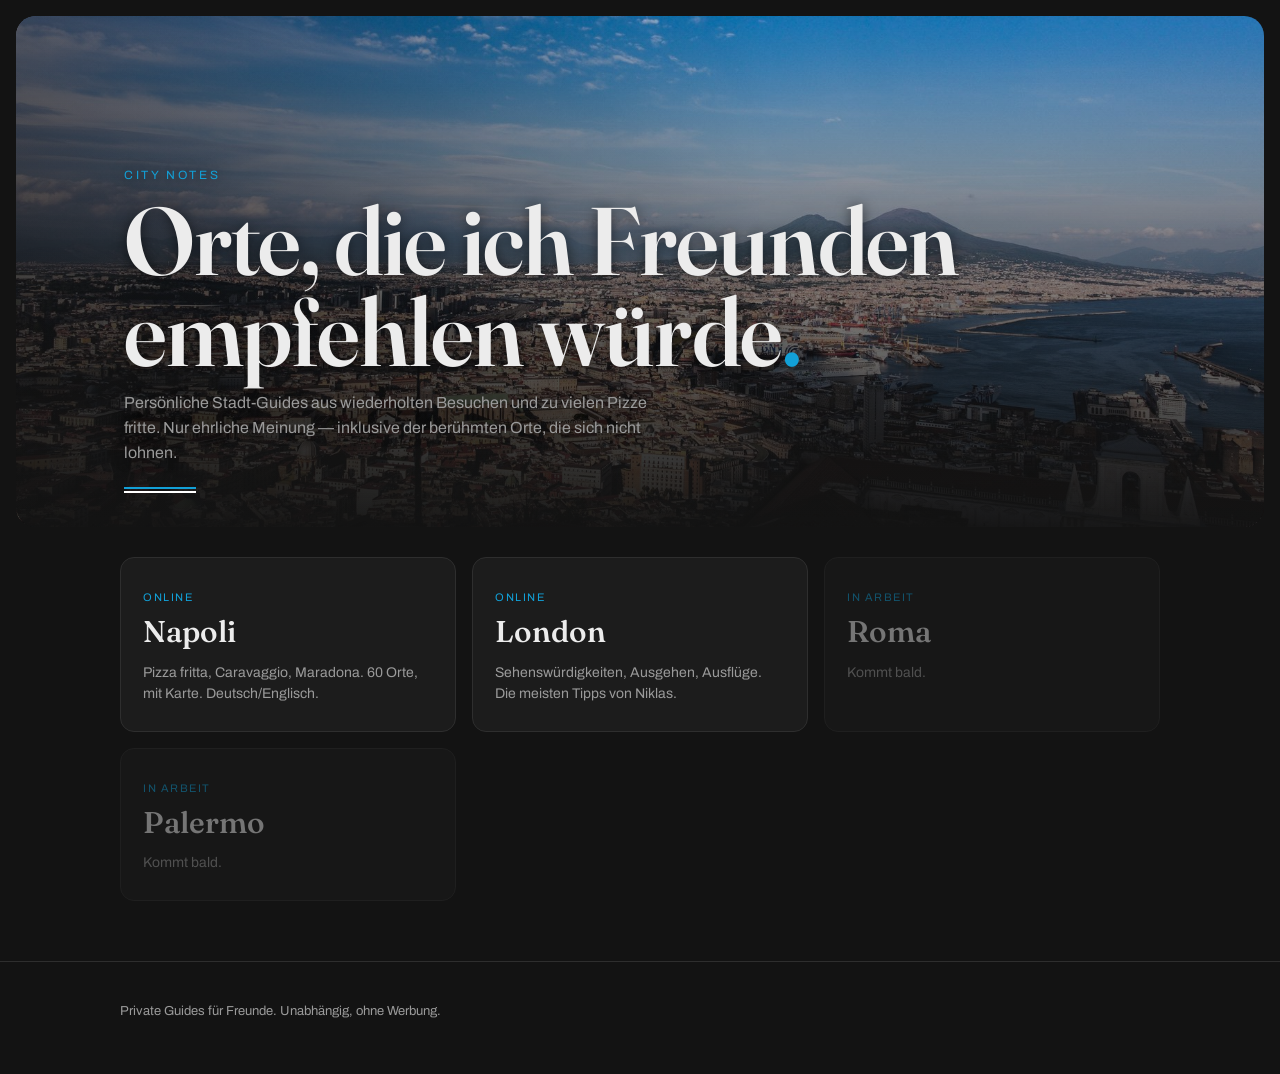
==== commit 7d102d6b: "Add files via upload" ====
--- a/index.html
+++ b/index.html
@@ -35,15 +35,10 @@
       <h2>London</h2>
       <p>Sehenswürdigkeiten, Ausgehen, Ausflüge. Die meisten Tipps von Niklas.</p>
     </a>
-    <a class="city-card" href="rome.html">
-      <span class="tag">Online</span>
+    <a class="city-card soon" href="#" aria-disabled="true">
+      <span class="tag">In Arbeit</span>
       <h2>Roma</h2>
-      <p>Die ewige Stadt ist immer einen Besuch wert! Ein offenes Museum.</p>
-    </a>
-    <a class="city-card" href="barcelona.html">
-      <span class="tag">Online</span>
-      <h2>Barcelona</h2>
-      <p>Gaudí, Playa, Tapas. Tipps von Marc und Katharina.</p>
+      <p>Kommt bald.</p>
     </a>
     <a class="city-card soon" href="#" aria-disabled="true">
       <span class="tag">In Arbeit</span>
--- a/css/style.css
+++ b/css/style.css
@@ -331,6 +331,30 @@
   #map { height: 300px; }
 }
 
+/* ---------- back to top ---------- */
+.back-to-top {
+  position: fixed;
+  right: 16px;
+  bottom: max(16px, env(safe-area-inset-bottom));
+  z-index: 400;
+  width: 44px; height: 44px;
+  display: flex; align-items: center; justify-content: center;
+  border-radius: 50%;
+  background: rgba(20, 20, 20, 0.75);
+  backdrop-filter: blur(6px);
+  -webkit-backdrop-filter: blur(6px);
+  border: 1px solid rgba(255, 255, 255, 0.28);
+  color: var(--cream);
+  cursor: pointer;
+  opacity: 0;
+  transform: translateY(8px);
+  pointer-events: none;
+  transition: opacity .2s ease, transform .2s ease, background .15s;
+}
+.back-to-top.visible { opacity: 1; transform: translateY(0); pointer-events: auto; }
+.back-to-top:hover { background: rgba(20, 20, 20, 0.92); }
+.back-to-top svg { width: 18px; height: 18px; }
+
 
 /* ---------- language toggle ---------- */
 body[data-lang="de"] .lang-en { display: none; }
